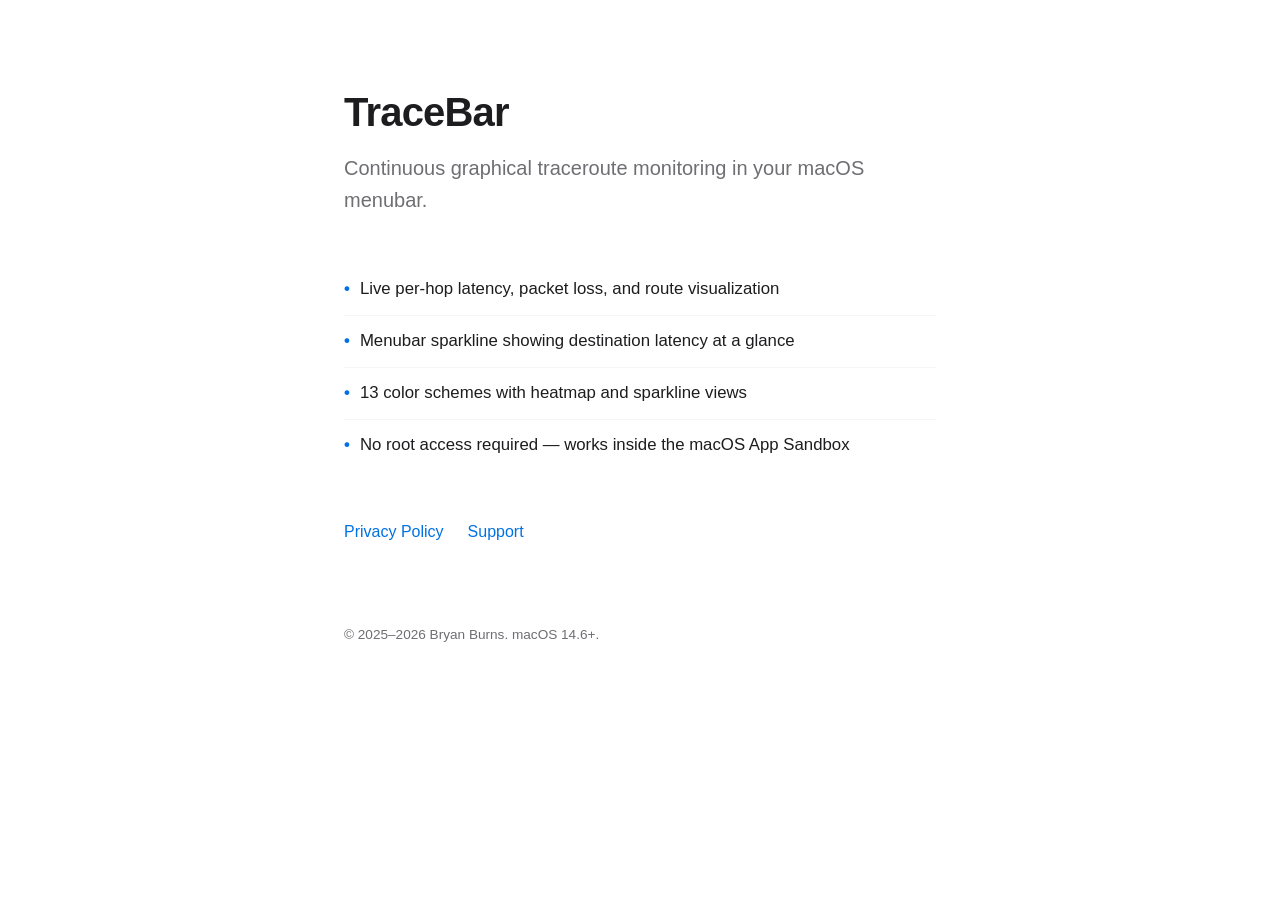
==== docs/index.html @ f33e7946 "App Store submission prep (#16) * docs: add App Store submission prep design  Covers PrivacyInfo.xcp" ====
<!DOCTYPE html>
<html lang="en">
<head>
    <meta charset="UTF-8">
    <meta name="viewport" content="width=device-width, initial-scale=1.0">
    <title>TraceBar — Live Traceroute in Your Menubar</title>
    <style>
        :root {
            --bg: #ffffff;
            --fg: #1d1d1f;
            --muted: #6e6e73;
            --accent: #0071e3;
            --card-bg: #f5f5f7;
        }
        @media (prefers-color-scheme: dark) {
            :root {
                --bg: #1d1d1f;
                --fg: #f5f5f7;
                --muted: #a1a1a6;
                --accent: #2997ff;
                --card-bg: #2d2d2f;
            }
        }
        * { margin: 0; padding: 0; box-sizing: border-box; }
        body {
            font-family: -apple-system, BlinkMacSystemFont, "SF Pro Text", "Helvetica Neue", sans-serif;
            background: var(--bg);
            color: var(--fg);
            line-height: 1.6;
            -webkit-font-smoothing: antialiased;
        }
        .container {
            max-width: 640px;
            margin: 0 auto;
            padding: 80px 24px;
        }
        h1 {
            font-size: 2.5rem;
            font-weight: 700;
            letter-spacing: -0.02em;
            margin-bottom: 8px;
        }
        .tagline {
            font-size: 1.25rem;
            color: var(--muted);
            margin-bottom: 48px;
        }
        .features {
            list-style: none;
            margin-bottom: 48px;
        }
        .features li {
            padding: 12px 0;
            border-bottom: 1px solid var(--card-bg);
            font-size: 1.05rem;
        }
        .features li:last-child { border-bottom: none; }
        .features li::before {
            content: "\2022";
            color: var(--accent);
            font-weight: bold;
            margin-right: 10px;
        }
        .links {
            display: flex;
            gap: 24px;
            margin-top: 48px;
        }
        a {
            color: var(--accent);
            text-decoration: none;
        }
        a:hover { text-decoration: underline; }
        footer {
            margin-top: 80px;
            font-size: 0.85rem;
            color: var(--muted);
        }
        /* App Store link goes here after approval */
    </style>
</head>
<body>
    <div class="container">
        <h1>TraceBar</h1>
        <p class="tagline">Continuous graphical traceroute monitoring in your macOS menubar.</p>

        <ul class="features">
            <li>Live per-hop latency, packet loss, and route visualization</li>
            <li>Menubar sparkline showing destination latency at a glance</li>
            <li>13 color schemes with heatmap and sparkline views</li>
            <li>No root access required &mdash; works inside the macOS App Sandbox</li>
        </ul>

        <!-- App Store link goes here after approval -->

        <div class="links">
            <a href="privacy.html">Privacy Policy</a>
            <a href="support.html">Support</a>
        </div>

        <footer>
            &copy; 2025&ndash;2026 Bryan Burns. macOS 14.6+.
        </footer>
    </div>
</body>
</html>
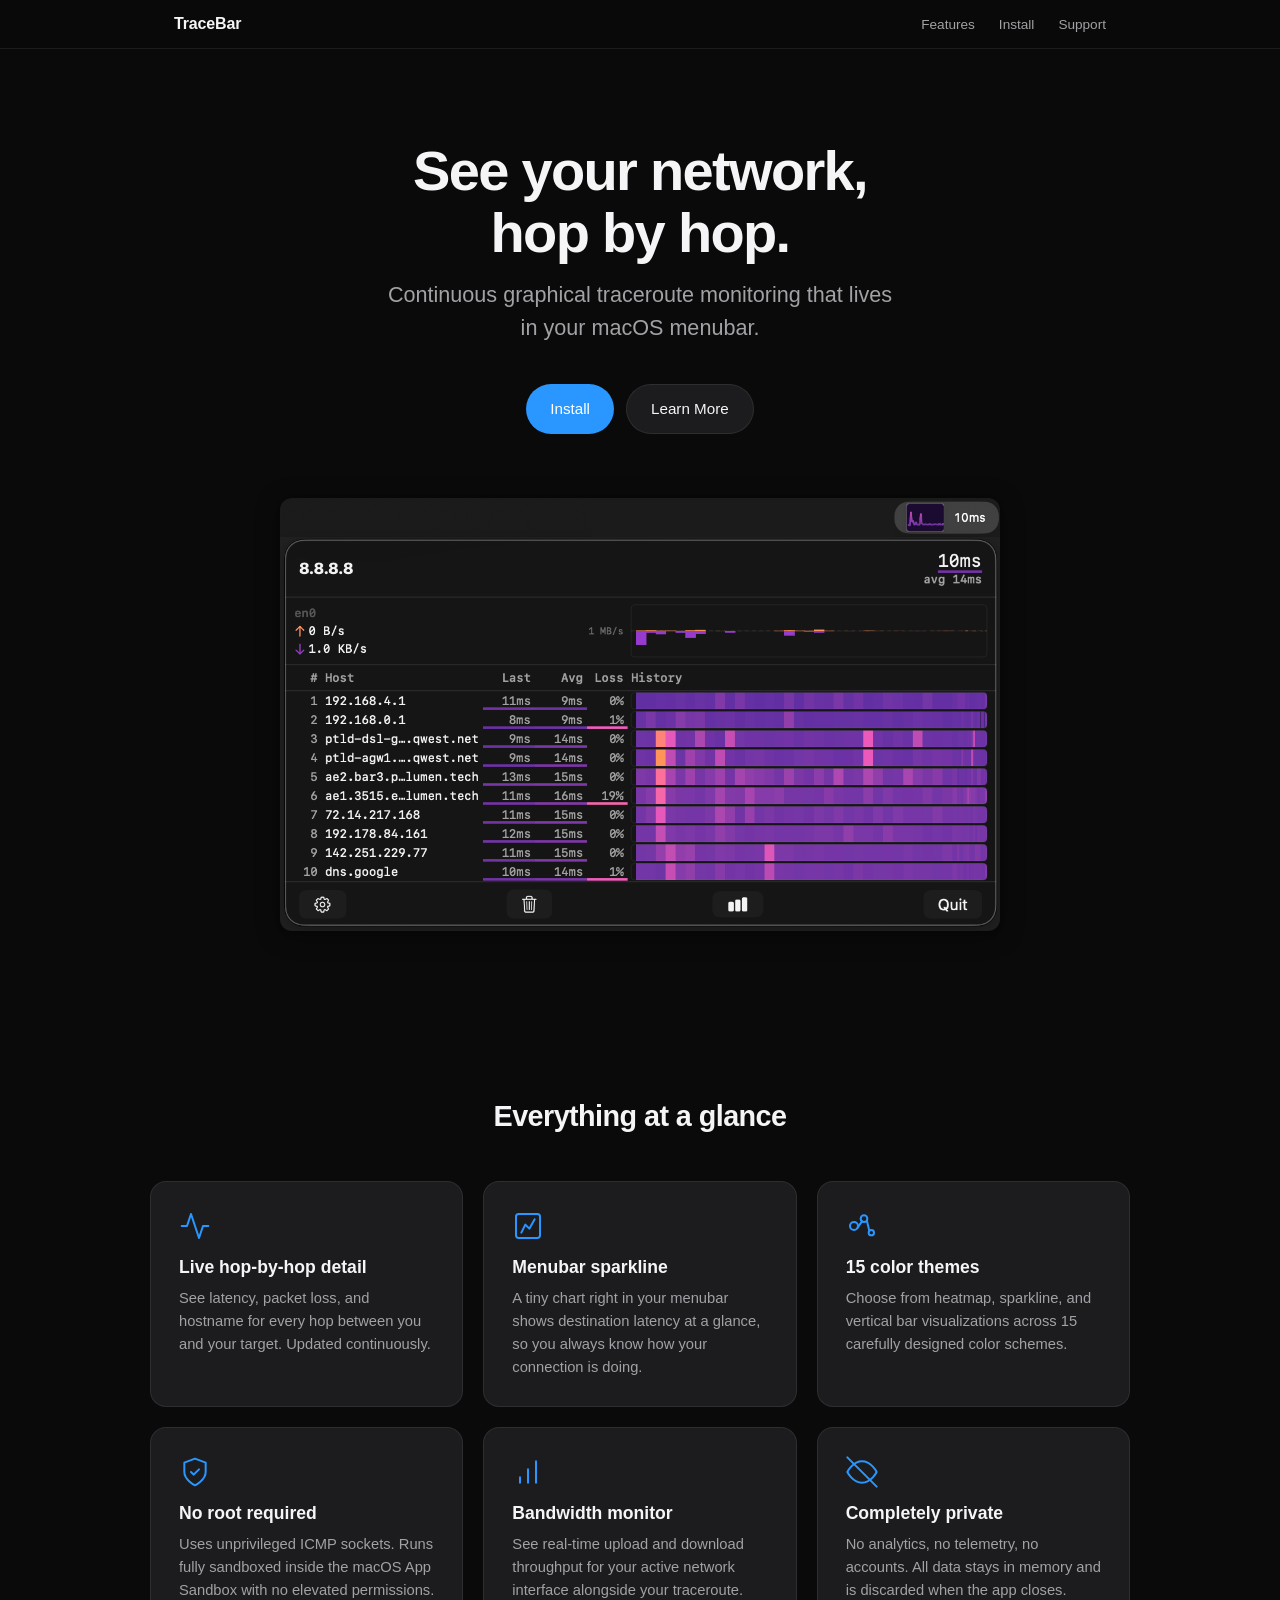
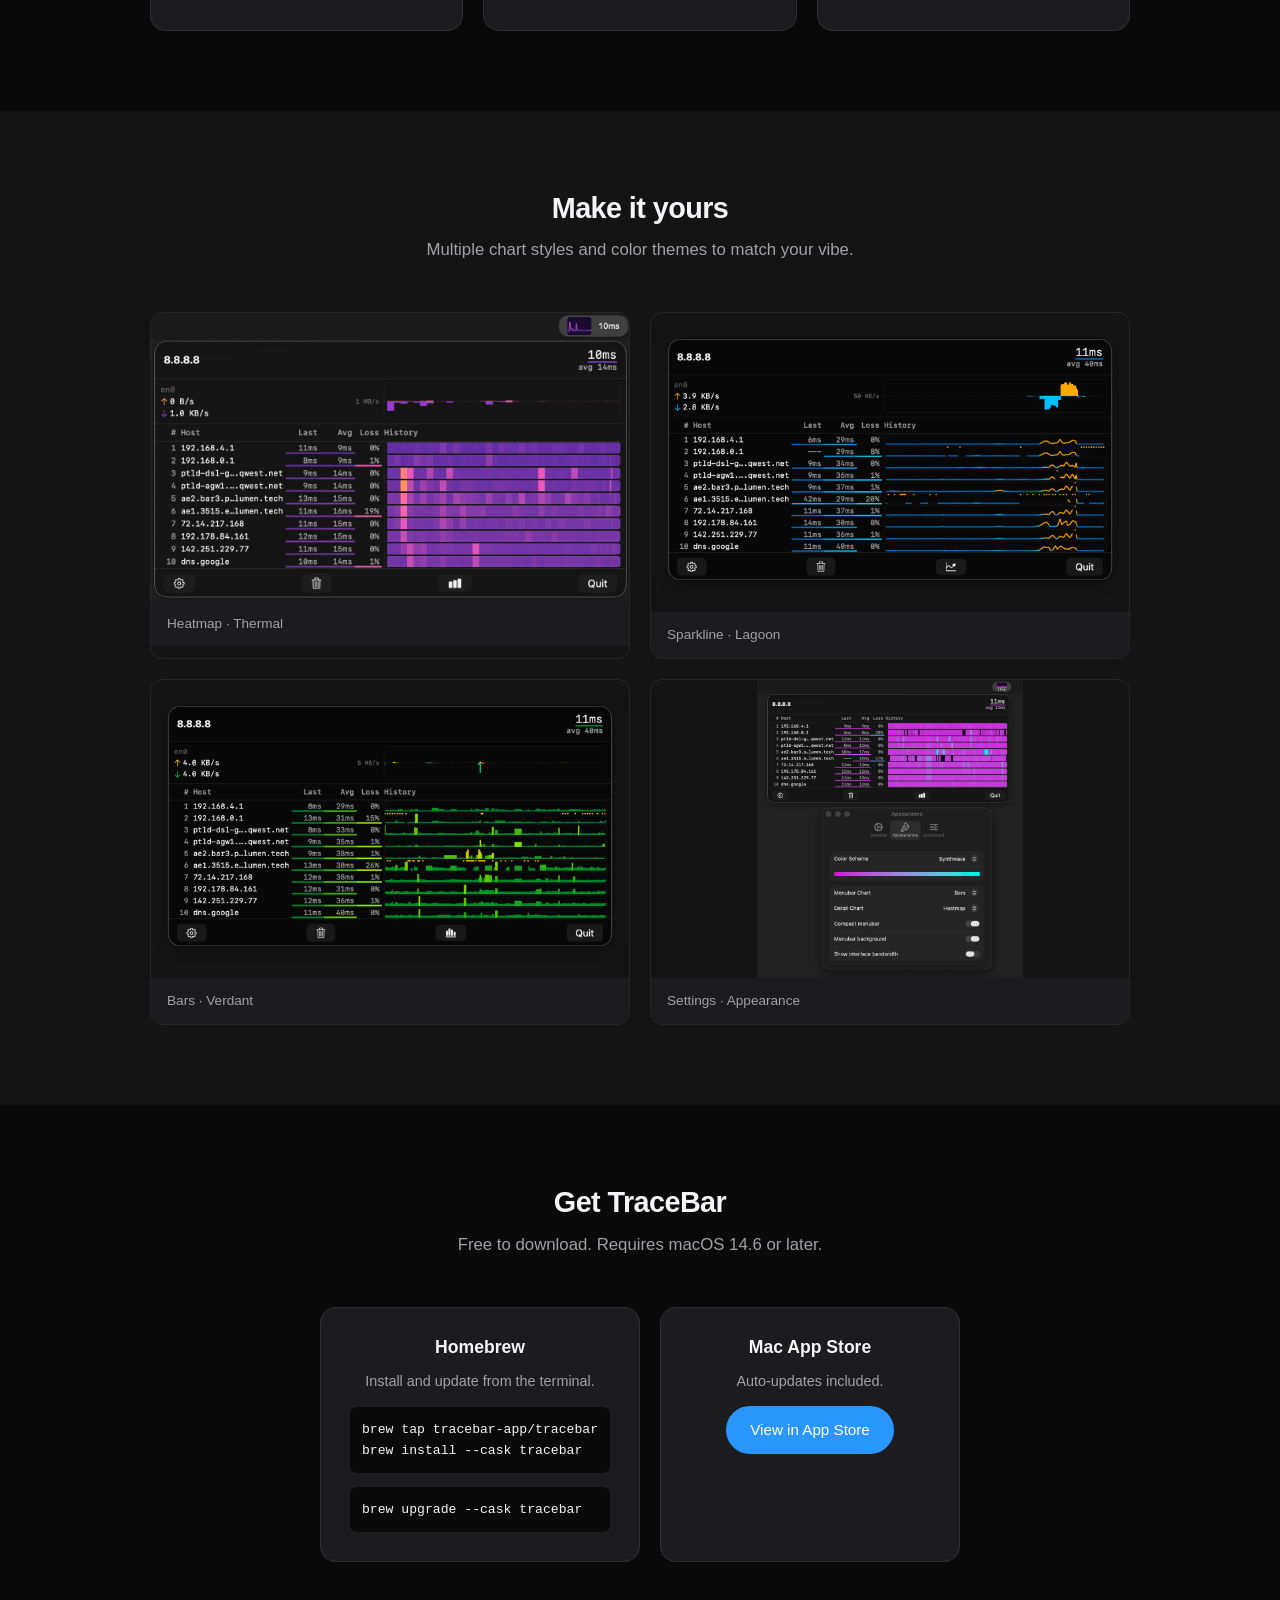
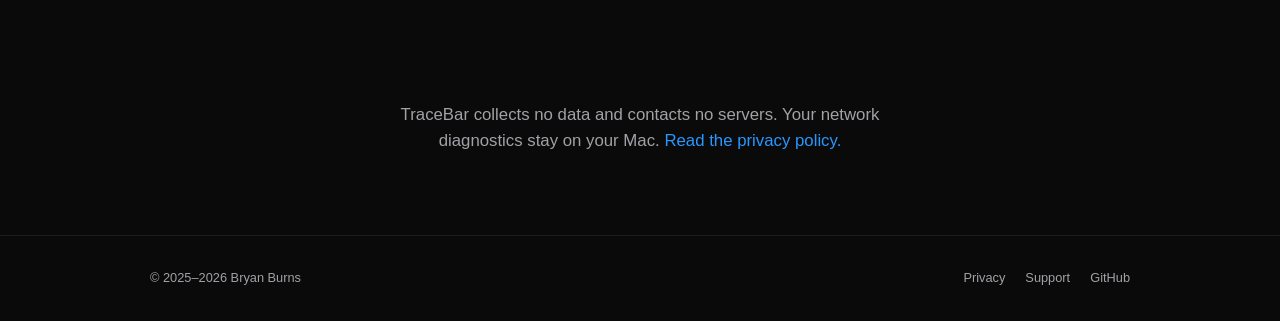
==== commit 81cc80c8: "Redesign docs/ as tracebar.app marketing site Dark-mode-only landing page with hero, feature cards, " ====
--- a/docs/index.html
+++ b/docs/index.html
@@ -4,103 +4,341 @@
     <meta charset="UTF-8">
     <meta name="viewport" content="width=device-width, initial-scale=1.0">
     <title>TraceBar — Live Traceroute in Your Menubar</title>
+    <meta name="description" content="Continuous graphical traceroute monitoring in your macOS menubar. See per-hop latency, packet loss, and route changes at a glance.">
+    <link rel="stylesheet" href="style.css">
     <style>
-        :root {
-            --bg: #ffffff;
-            --fg: #1d1d1f;
-            --muted: #6e6e73;
-            --accent: #0071e3;
-            --card-bg: #f5f5f7;
-        }
-        @media (prefers-color-scheme: dark) {
-            :root {
-                --bg: #1d1d1f;
-                --fg: #f5f5f7;
-                --muted: #a1a1a6;
-                --accent: #2997ff;
-                --card-bg: #2d2d2f;
-            }
-        }
-        * { margin: 0; padding: 0; box-sizing: border-box; }
-        body {
-            font-family: -apple-system, BlinkMacSystemFont, "SF Pro Text", "Helvetica Neue", sans-serif;
+        /* ── Hero ── */
+        .hero {
+            padding: 140px 24px 80px;
+            text-align: center;
+        }
+
+        .hero h1 {
+            font-size: 3.5rem;
+            margin-bottom: 16px;
+        }
+
+        .hero .tagline {
+            font-size: 1.35rem;
+            color: var(--muted);
+            max-width: 520px;
+            margin: 0 auto 40px;
+            line-height: 1.5;
+        }
+
+        .hero .cta-row {
+            display: flex;
+            justify-content: center;
+            gap: 12px;
+            flex-wrap: wrap;
+            margin-bottom: 64px;
+        }
+
+        .hero-screenshot {
+            max-width: 720px;
+            margin: 0 auto;
+        }
+
+        .hero-screenshot img {
+            width: 100%;
+            border-radius: 12px;
+            box-shadow:
+                0 4px 24px rgba(0, 0, 0, 0.4),
+                0 1px 4px rgba(0, 0, 0, 0.2);
+        }
+
+        /* ── Features ── */
+        .features-section {
+            padding: 80px 24px;
+        }
+
+        .features-section h2 {
+            text-align: center;
+            margin-bottom: 48px;
+        }
+
+        .features-grid {
+            max-width: 980px;
+            margin: 0 auto;
+            display: grid;
+            grid-template-columns: repeat(3, 1fr);
+            gap: 20px;
+        }
+
+        .feature-card {
+            background: var(--card-bg);
+            border: 1px solid var(--card-border);
+            border-radius: 16px;
+            padding: 28px;
+        }
+
+        .feature-icon {
+            width: 32px;
+            height: 32px;
+            margin-bottom: 14px;
+            display: block;
+            color: var(--accent);
+        }
+
+        .feature-card h3 {
+            margin-bottom: 8px;
+        }
+
+        .feature-card p {
+            color: var(--muted);
+            font-size: 0.92rem;
+            line-height: 1.55;
+        }
+
+        /* ── Themes gallery ── */
+        .themes-section {
+            padding: 80px 24px;
+            background: var(--bg-alt);
+        }
+
+        .themes-section h2 {
+            text-align: center;
+            margin-bottom: 12px;
+        }
+
+        .themes-section .themes-subtitle {
+            text-align: center;
+            color: var(--muted);
+            margin-bottom: 48px;
+            font-size: 1.05rem;
+        }
+
+        .themes-grid {
+            max-width: 980px;
+            margin: 0 auto;
+            display: grid;
+            grid-template-columns: repeat(2, 1fr);
+            gap: 20px;
+        }
+
+        .theme-card {
+            border-radius: 12px;
+            overflow: hidden;
+            border: 1px solid var(--card-border);
+        }
+
+        .theme-card img {
+            width: 100%;
+            display: block;
+        }
+
+        .theme-card .theme-label {
+            background: var(--card-bg);
+            padding: 12px 16px;
+            font-size: 0.85rem;
+            font-weight: 500;
+            color: var(--muted);
+        }
+
+        /* ── Install ── */
+        .install-section {
+            padding: 80px 24px;
+        }
+
+        .install-section h2 {
+            text-align: center;
+            margin-bottom: 12px;
+        }
+
+        .install-section .install-subtitle {
+            text-align: center;
+            color: var(--muted);
+            font-size: 1.05rem;
+            margin-bottom: 48px;
+        }
+
+        .install-grid {
+            max-width: 640px;
+            margin: 0 auto;
+            display: grid;
+            grid-template-columns: repeat(2, 1fr);
+            gap: 20px;
+        }
+
+        .install-card {
+            background: var(--card-bg);
+            border: 1px solid var(--card-border);
+            border-radius: 16px;
+            padding: 28px;
+            text-align: center;
+        }
+
+        .install-card h3 {
+            margin-bottom: 12px;
+        }
+
+        .install-card code {
+            display: block;
             background: var(--bg);
+            border: 1px solid var(--card-border);
+            border-radius: 8px;
+            padding: 12px;
+            font-size: 0.82rem;
+            font-family: "SF Mono", Monaco, "Cascadia Code", monospace;
+            white-space: pre;
+            overflow-x: auto;
+            margin-top: 12px;
+            text-align: left;
             color: var(--fg);
+        }
+
+        /* ── Privacy callout ── */
+        .privacy-callout {
+            padding: 60px 24px 80px;
+            text-align: center;
+        }
+
+        .privacy-callout p {
+            color: var(--muted);
+            font-size: 1.05rem;
+            max-width: 480px;
+            margin: 0 auto;
             line-height: 1.6;
-            -webkit-font-smoothing: antialiased;
-        }
-        .container {
-            max-width: 640px;
-            margin: 0 auto;
-            padding: 80px 24px;
-        }
-        h1 {
-            font-size: 2.5rem;
-            font-weight: 700;
-            letter-spacing: -0.02em;
-            margin-bottom: 8px;
-        }
-        .tagline {
-            font-size: 1.25rem;
-            color: var(--muted);
-            margin-bottom: 48px;
-        }
-        .features {
-            list-style: none;
-            margin-bottom: 48px;
-        }
-        .features li {
-            padding: 12px 0;
-            border-bottom: 1px solid var(--card-bg);
-            font-size: 1.05rem;
-        }
-        .features li:last-child { border-bottom: none; }
-        .features li::before {
-            content: "\2022";
+        }
+
+        .privacy-callout a {
             color: var(--accent);
-            font-weight: bold;
-            margin-right: 10px;
-        }
-        .links {
-            display: flex;
-            gap: 24px;
-            margin-top: 48px;
-        }
-        a {
-            color: var(--accent);
-            text-decoration: none;
-        }
-        a:hover { text-decoration: underline; }
-        footer {
-            margin-top: 80px;
-            font-size: 0.85rem;
-            color: var(--muted);
-        }
-        /* App Store link goes here after approval */
+        }
+
+        /* ── Responsive ── */
+        @media (max-width: 700px) {
+            .hero { padding: 120px 24px 60px; }
+            .hero h1 { font-size: 2.4rem; }
+            .hero .tagline { font-size: 1.1rem; }
+            .features-grid { grid-template-columns: 1fr; }
+            .themes-grid { grid-template-columns: 1fr; }
+            .install-grid { grid-template-columns: 1fr; }
+        }
     </style>
 </head>
 <body>
-    <div class="container">
-        <h1>TraceBar</h1>
-        <p class="tagline">Continuous graphical traceroute monitoring in your macOS menubar.</p>
-
-        <ul class="features">
-            <li>Live per-hop latency, packet loss, and route visualization</li>
-            <li>Menubar sparkline showing destination latency at a glance</li>
-            <li>13 color schemes with heatmap and sparkline views</li>
-            <li>No root access required &mdash; works inside the macOS App Sandbox</li>
-        </ul>
-
-        <!-- App Store link goes here after approval -->
-
-        <div class="links">
-            <a href="privacy.html">Privacy Policy</a>
-            <a href="support.html">Support</a>
-        </div>
-
-        <footer>
-            &copy; 2025&ndash;2026 Bryan Burns. macOS 14.6+.
-        </footer>
+
+    <!-- Nav -->
+    <nav class="site-nav">
+        <div class="nav-inner">
+            <a class="nav-brand" href="index.html">TraceBar</a>
+            <ul class="nav-links">
+                <li><a href="#features">Features</a></li>
+                <li><a href="#install">Install</a></li>
+                <li><a href="support.html">Support</a></li>
+            </ul>
+        </div>
+    </nav>
+
+    <!-- Hero -->
+    <section class="hero">
+        <h1>See your network,<br>hop by hop.</h1>
+        <p class="tagline">Continuous graphical traceroute monitoring that lives in your macOS menubar.</p>
+        <div class="cta-row">
+            <a href="#install" class="btn btn-primary">Install</a>
+            <a href="#features" class="btn btn-secondary">Learn More</a>
+        </div>
+        <div class="hero-screenshot">
+            <img src="screenshot.png" alt="TraceBar showing a live traceroute with per-hop latency heatmap" loading="eager">
+        </div>
+    </section>
+
+    <!-- Features -->
+    <section class="features-section" id="features">
+        <h2>Everything at a glance</h2>
+        <div class="features-grid">
+            <div class="feature-card">
+                <svg class="feature-icon" viewBox="0 0 24 24" fill="none" stroke="currentColor" stroke-width="1.5" stroke-linecap="round" stroke-linejoin="round"><polyline points="22 12 18 12 15 21 9 3 6 12 2 12"/></svg>
+                <h3>Live hop-by-hop detail</h3>
+                <p>See latency, packet loss, and hostname for every hop between you and your target. Updated continuously.</p>
+            </div>
+            <div class="feature-card">
+                <svg class="feature-icon" viewBox="0 0 24 24" fill="none" stroke="currentColor" stroke-width="1.5" stroke-linecap="round" stroke-linejoin="round"><rect x="3" y="3" width="18" height="18" rx="2"/><polyline points="7 17 10 11 13 14 17 7"/></svg>
+                <h3>Menubar sparkline</h3>
+                <p>A tiny chart right in your menubar shows destination latency at a glance, so you always know how your connection is doing.</p>
+            </div>
+            <div class="feature-card">
+                <svg class="feature-icon" viewBox="0 0 24 24" fill="none" stroke="currentColor" stroke-width="1.5" stroke-linecap="round" stroke-linejoin="round"><circle cx="13.5" cy="6.5" r="2.5"/><circle cx="19" cy="17" r="2"/><circle cx="6" cy="12" r="3"/><path d="M8.6 13.4 12.1 8.3"/><path d="M15.7 8.2 17.4 15.2"/></svg>
+                <h3>15 color themes</h3>
+                <p>Choose from heatmap, sparkline, and vertical bar visualizations across 15 carefully designed color schemes.</p>
+            </div>
+            <div class="feature-card">
+                <svg class="feature-icon" viewBox="0 0 24 24" fill="none" stroke="currentColor" stroke-width="1.5" stroke-linecap="round" stroke-linejoin="round"><path d="M12 22s8-4 8-10V5l-8-3-8 3v7c0 6 8 10 8 10z"/><polyline points="9 12 11 14 15 10"/></svg>
+                <h3>No root required</h3>
+                <p>Uses unprivileged ICMP sockets. Runs fully sandboxed inside the macOS App Sandbox with no elevated permissions.</p>
+            </div>
+            <div class="feature-card">
+                <svg class="feature-icon" viewBox="0 0 24 24" fill="none" stroke="currentColor" stroke-width="1.5" stroke-linecap="round" stroke-linejoin="round"><path d="M12 20V10"/><path d="M18 20V4"/><path d="M6 20v-4"/></svg>
+                <h3>Bandwidth monitor</h3>
+                <p>See real-time upload and download throughput for your active network interface alongside your traceroute.</p>
+            </div>
+            <div class="feature-card">
+                <svg class="feature-icon" viewBox="0 0 24 24" fill="none" stroke="currentColor" stroke-width="1.5" stroke-linecap="round" stroke-linejoin="round"><path d="M1 12s4-8 11-8 11 8 11 8-4 8-11 8S1 12 1 12z"/><line x1="1" y1="1" x2="23" y2="23"/></svg>
+                <h3>Completely private</h3>
+                <p>No analytics, no telemetry, no accounts. All data stays in memory and is discarded when the app closes.</p>
+            </div>
+        </div>
+    </section>
+
+    <!-- Themes -->
+    <section class="themes-section" id="themes">
+        <h2>Make it yours</h2>
+        <p class="themes-subtitle">Multiple chart styles and color themes to match your vibe.</p>
+        <div class="themes-grid">
+            <div class="theme-card">
+                <img src="screenshot.png" alt="TraceBar heatmap view in Thermal color scheme" loading="lazy">
+                <div class="theme-label">Heatmap &middot; Thermal</div>
+            </div>
+            <div class="theme-card">
+                <img src="screenshot2.png" alt="TraceBar sparkline view in Lagoon color scheme" loading="lazy">
+                <div class="theme-label">Sparkline &middot; Lagoon</div>
+            </div>
+            <div class="theme-card">
+                <img src="screenshot3.png" alt="TraceBar bars view in Verdant color scheme" loading="lazy">
+                <div class="theme-label">Bars &middot; Verdant</div>
+            </div>
+            <div class="theme-card">
+                <img src="screenshot4.png" alt="TraceBar settings panel showing color scheme picker" loading="lazy">
+                <div class="theme-label">Settings &middot; Appearance</div>
+            </div>
+        </div>
+    </section>
+
+    <!-- Install -->
+    <section class="install-section" id="install">
+        <h2>Get TraceBar</h2>
+        <p class="install-subtitle">Free to download. Requires macOS 14.6 or later.</p>
+        <div class="install-grid">
+            <div class="install-card">
+                <h3>Homebrew</h3>
+                <p class="text-muted" style="font-size: 0.9rem;">Install and update from the terminal.</p>
+                <code>brew tap tracebar-app/tracebar<br>brew install --cask tracebar</code>
+                <code>brew upgrade --cask tracebar</code>
+            </div>
+            <div class="install-card">
+                <h3>Mac App Store</h3>
+                <p class="text-muted" style="font-size: 0.9rem;">Auto-updates included.</p>
+                <a href="https://apps.apple.com/us/app/tracebar/id6760156527?mt=12" class="btn btn-primary" style="margin-top: 12px;">View in App Store</a>
+            </div>
+        </div>
+    </section>
+
+    <!-- Privacy callout -->
+    <div class="privacy-callout">
+        <p>TraceBar collects no data and contacts no servers. Your network diagnostics stay on your Mac. <a href="privacy.html">Read the privacy policy.</a></p>
     </div>
+
+    <!-- Footer -->
+    <footer class="site-footer">
+        <div class="footer-inner">
+            <span>&copy; 2025&ndash;2026 Bryan Burns</span>
+            <ul class="footer-links">
+                <li><a href="privacy.html">Privacy</a></li>
+                <li><a href="support.html">Support</a></li>
+                <li><a href="https://github.com/tracebar-app/tracebar">GitHub</a></li>
+            </ul>
+        </div>
+    </footer>
+
 </body>
 </html>
--- a/docs/style.css
+++ b/docs/style.css
@@ -0,0 +1,224 @@
+/* ── TraceBar — shared styles ── */
+
+:root {
+    --bg: #0a0a0a;
+    --bg-alt: #141414;
+    --fg: #f5f5f7;
+    --muted: #a1a1a6;
+    --accent: #2997ff;
+    --accent-hover: #4dacff;
+    --card-bg: #1c1c1e;
+    --card-border: rgba(255, 255, 255, 0.08);
+    --nav-bg: rgba(10, 10, 10, 0.82);
+    --divider: rgba(255, 255, 255, 0.08);
+}
+
+/* ── Reset ── */
+*, *::before, *::after { margin: 0; padding: 0; box-sizing: border-box; }
+
+/* ── Body ── */
+body {
+    font-family: -apple-system, BlinkMacSystemFont, "SF Pro Text", "Helvetica Neue", sans-serif;
+    background: var(--bg);
+    color: var(--fg);
+    line-height: 1.6;
+    -webkit-font-smoothing: antialiased;
+    -moz-osx-font-smoothing: grayscale;
+}
+
+/* ── Nav ── */
+.site-nav {
+    position: fixed;
+    top: 0;
+    left: 0;
+    right: 0;
+    z-index: 100;
+    backdrop-filter: saturate(180%) blur(20px);
+    -webkit-backdrop-filter: saturate(180%) blur(20px);
+    background: var(--nav-bg);
+    border-bottom: 1px solid var(--divider);
+}
+
+.site-nav .nav-inner {
+    max-width: 980px;
+    margin: 0 auto;
+    padding: 0 24px;
+    height: 48px;
+    display: flex;
+    align-items: center;
+    justify-content: space-between;
+}
+
+.site-nav .nav-brand {
+    font-size: 1rem;
+    font-weight: 600;
+    color: var(--fg);
+    text-decoration: none;
+    letter-spacing: -0.01em;
+}
+
+.site-nav .nav-links {
+    display: flex;
+    gap: 24px;
+    list-style: none;
+}
+
+.site-nav .nav-links a {
+    font-size: 0.85rem;
+    color: var(--muted);
+    text-decoration: none;
+    transition: color 0.2s;
+}
+
+.site-nav .nav-links a:hover {
+    color: var(--fg);
+}
+
+/* ── Container ── */
+.container {
+    max-width: 980px;
+    margin: 0 auto;
+    padding: 0 24px;
+}
+
+.container-narrow {
+    max-width: 640px;
+    margin: 0 auto;
+    padding: 0 24px;
+}
+
+/* ── Typography ── */
+h1 {
+    font-size: 3rem;
+    font-weight: 700;
+    letter-spacing: -0.03em;
+    line-height: 1.1;
+}
+
+h2 {
+    font-size: 1.8rem;
+    font-weight: 600;
+    letter-spacing: -0.02em;
+    line-height: 1.2;
+}
+
+h3 {
+    font-size: 1.1rem;
+    font-weight: 600;
+    line-height: 1.3;
+}
+
+/* ── Links ── */
+a {
+    color: var(--accent);
+    text-decoration: none;
+}
+
+a:hover {
+    text-decoration: underline;
+}
+
+/* ── Buttons ── */
+.btn {
+    display: inline-flex;
+    align-items: center;
+    gap: 8px;
+    padding: 12px 24px;
+    border-radius: 980px;
+    font-size: 0.95rem;
+    font-weight: 500;
+    text-decoration: none;
+    transition: background 0.2s, transform 0.1s;
+    cursor: pointer;
+    border: none;
+}
+
+.btn:hover {
+    text-decoration: none;
+    transform: translateY(-1px);
+}
+
+.btn-primary {
+    background: var(--accent);
+    color: #fff;
+}
+
+.btn-primary:hover {
+    background: var(--accent-hover);
+}
+
+.btn-secondary {
+    background: var(--card-bg);
+    color: var(--fg);
+    border: 1px solid var(--card-border);
+}
+
+.btn-secondary:hover {
+    background: var(--divider);
+}
+
+/* ── Cards ── */
+.card {
+    background: var(--card-bg);
+    border: 1px solid var(--card-border);
+    border-radius: 16px;
+    padding: 28px;
+}
+
+/* ── Footer ── */
+.site-footer {
+    border-top: 1px solid var(--divider);
+    padding: 32px 24px;
+    text-align: center;
+}
+
+.site-footer .footer-inner {
+    max-width: 980px;
+    margin: 0 auto;
+    display: flex;
+    justify-content: space-between;
+    align-items: center;
+    font-size: 0.8rem;
+    color: var(--muted);
+}
+
+.site-footer .footer-links {
+    display: flex;
+    gap: 20px;
+    list-style: none;
+}
+
+.site-footer .footer-links a {
+    color: var(--muted);
+    text-decoration: none;
+    font-size: 0.8rem;
+}
+
+.site-footer .footer-links a:hover {
+    color: var(--fg);
+}
+
+/* ── Utility ── */
+.text-muted { color: var(--muted); }
+.text-center { text-align: center; }
+.mt-1 { margin-top: 8px; }
+.mt-2 { margin-top: 16px; }
+.mt-3 { margin-top: 24px; }
+.mt-4 { margin-top: 32px; }
+.mt-6 { margin-top: 48px; }
+.mb-1 { margin-bottom: 8px; }
+.mb-2 { margin-bottom: 16px; }
+.mb-3 { margin-bottom: 24px; }
+.mb-4 { margin-bottom: 32px; }
+.mb-6 { margin-bottom: 48px; }
+
+/* ── Responsive ── */
+@media (max-width: 600px) {
+    h1 { font-size: 2rem; }
+    h2 { font-size: 1.4rem; }
+
+    .site-footer .footer-inner {
+        flex-direction: column;
+        gap: 12px;
+    }
+}
